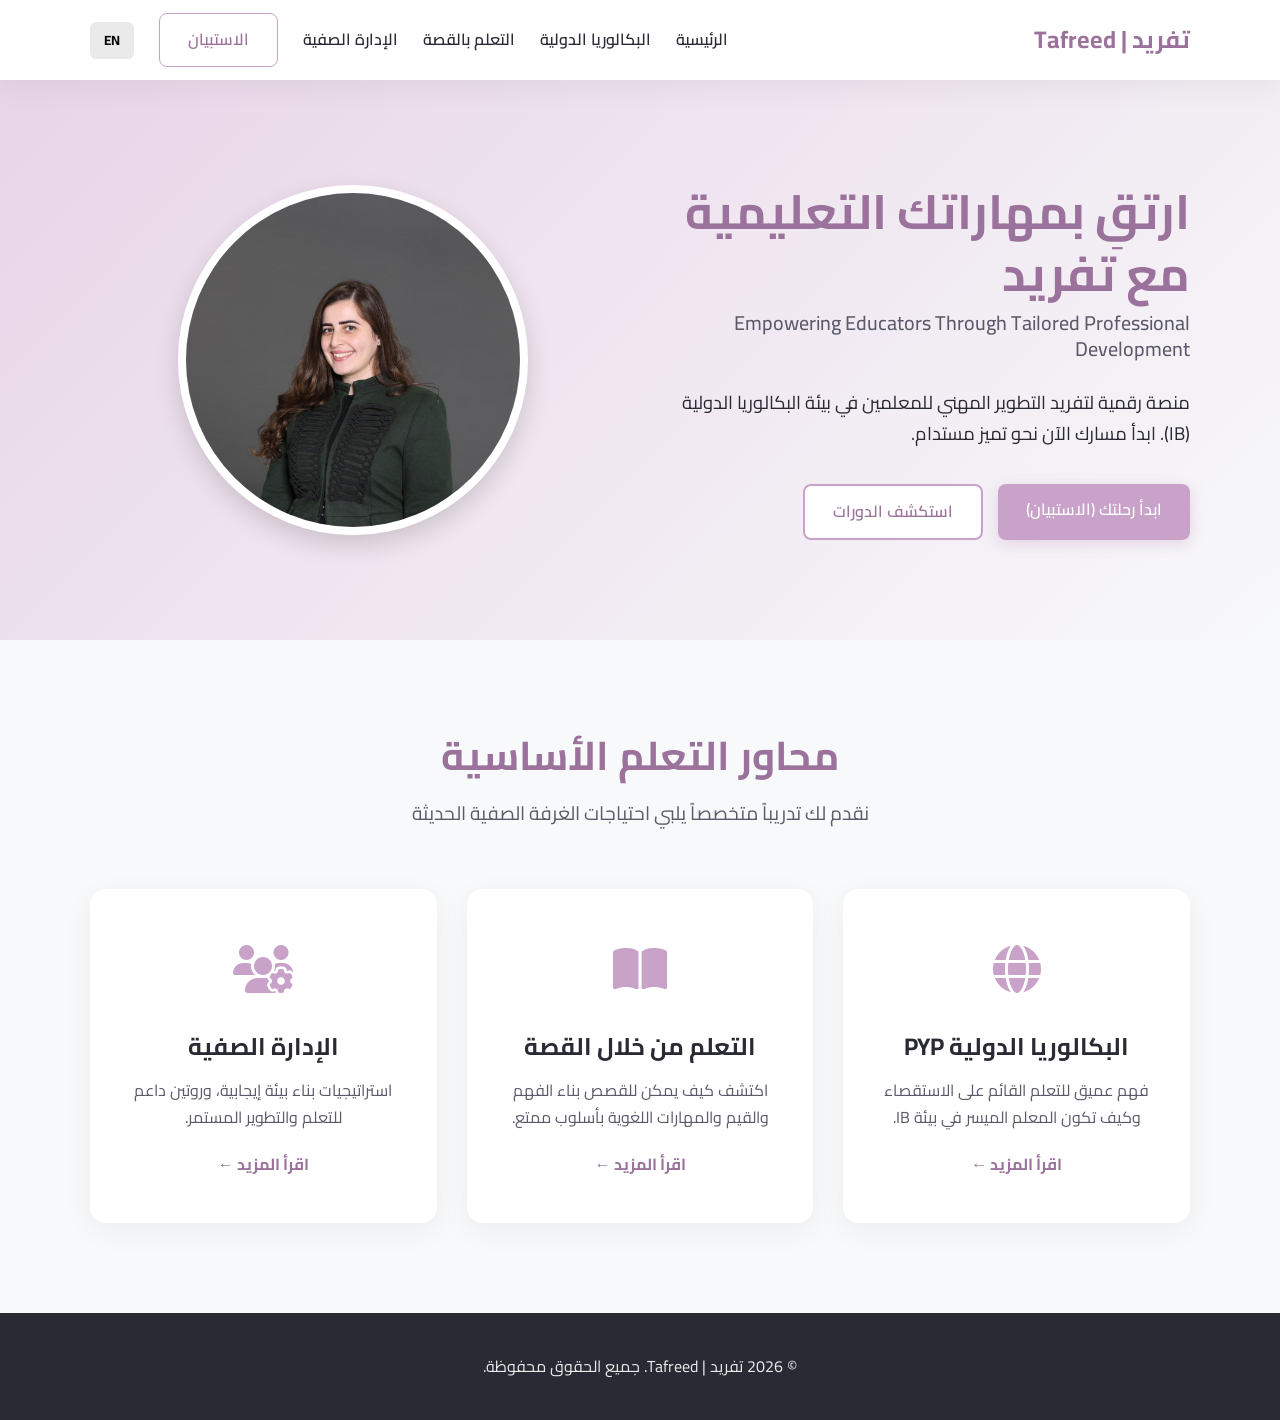
==== index.html @ c44dbc27 "First Commit: not fully worked website" ====
<!DOCTYPE html>
<html lang="ar" dir="rtl">
<head>
    <meta charset="UTF-8">
    <meta name="viewport" content="width=device-width, initial-scale=1.0">
    <title>تفريد | Tafreed - منصة التطوير المهني للمعلمين</title>
    <!-- Fonts -->
    <link rel="preconnect" href="https://fonts.googleapis.com">
    <link rel="preconnect" href="https://fonts.gstatic.com" crossorigin>
    <link href="https://fonts.googleapis.com/css2?family=Cairo:wght@400;600;700&family=Roboto:wght@400;500;700&display=swap" rel="stylesheet">
    <!-- Styles -->
    <link rel="stylesheet" href="style.css">
    <!-- Icons -->
    <link rel="stylesheet" href="https://cdnjs.cloudflare.com/ajax/libs/font-awesome/6.4.0/css/all.min.css">
</head>
<body>

    <!-- Navigation -->
    <nav class="navbar">
        <div class="container nav-container">
            <a href="#" class="logo" data-i18n="logo">تفريد | Tafreed</a>
            <ul class="nav-links">
                <li><a href="#" data-i18n="nav_home">الرئيسية</a></li>
                <li><a href="ib.html" data-i18n="nav_ib">البكالوريا الدولية</a></li>
                <li><a href="story.html" data-i18n="nav_story">التعلم بالقصة</a></li>
                <li><a href="classroom.html" data-i18n="nav_classroom">الإدارة الصفية</a></li>
                <li><a href="assessment.html" class="btn btn-outline" data-i18n="nav_test">الاستبيان</a></li>
                <li><button id="langSwitcher" class="lang-btn">EN</button></li>
            </ul>
            <div class="burger-menu">
                <i class="fas fa-bars"></i>
            </div>
        </div>
    </nav>

    <!-- Hero Section -->
    <header class="hero">
        <div class="container hero-container">
            <div class="hero-content">
                <h1 data-i18n="hero_title">ارتقِ بمهاراتك التعليمية مع تفريد</h1>
                <h2 data-i18n="hero_subtitle">Empowering Educators Through Tailored Professional Development</h2>
                <p data-i18n="hero_desc">منصة رقمية لتفريد التطوير المهني للمعلمين في بيئة البكالوريا الدولية (IB). ابدأ مسارك الآن نحو تميز مستدام.</p>
                <div class="hero-buttons">
                    <a href="#" class="btn btn-primary" data-i18n="cta_start">ابدأ رحلتك (الاستبيان)</a>
                    <a href="#" class="btn btn-secondary" data-i18n="cta_courses">استكشف الدورات</a>
                </div>
            </div>
            <div class="hero-image">
                <img src="R.jpeg" alt="Profile Picture" style="width: 100%; max-width: 350px; aspect-ratio: 1/1; border-radius: 50%; object-fit: cover; box-shadow: 0 10px 25px rgba(0,0,0,0.15); border: 8px solid #ffffff; margin: 0 auto; display: block;">
            </div>
        </div>
    </header>

    <!-- Features Section -->
    <section class="features section">
        <div class="container">
            <div class="section-header">
                <h2 data-i18n="features_title">محاور التعلم الأساسية</h2>
                <p data-i18n="features_desc">نقدم لك تدريباً متخصصاً يلبي احتياجات الغرفة الصفية الحديثة</p>
            </div>
            <div class="cards-grid">
                <!-- Card 1 -->
                <div class="card">
                    <div class="card-icon"><i class="fas fa-globe"></i></div>
                    <h3 data-i18n="card1_title">البكالوريا الدولية PYP</h3>
                    <p data-i18n="card1_desc">فهم عميق للتعلم القائم على الاستقصاء وكيف تكون المعلم الميسر في بيئة IB.</p>
                    <a href="ib.html" class="card-link" data-i18n="read_more">اقرأ المزيد &larr;</a>
                </div>
                <!-- Card 2 -->
                <div class="card">
                    <div class="card-icon"><i class="fas fa-book-open"></i></div>
                    <h3 data-i18n="card2_title">التعلم من خلال القصة</h3>
                    <p data-i18n="card2_desc">اكتشف كيف يمكن للقصص بناء الفهم والقيم والمهارات اللغوية بأسلوب ممتع.</p>
                    <a href="story.html" class="card-link" data-i18n="read_more">اقرأ المزيد &larr;</a>
                </div>
                <!-- Card 3 -->
                <div class="card">
                    <div class="card-icon"><i class="fas fa-users-cog"></i></div>
                    <h3 data-i18n="card3_title">الإدارة الصفية</h3>
                    <p data-i18n="card3_desc">استراتيجيات بناء بيئة إيجابية، وروتين داعم للتعلم والتطوير المستمر.</p>
                    <a href="classroom.html" class="card-link" data-i18n="read_more">اقرأ المزيد &larr;</a>
                </div>
            </div>
        </div>
    </section>

    <!-- Footer -->
    <footer class="footer">
        <div class="container footer-content">
            <p data-i18n="footer_copy">&copy; 2026 تفريد | Tafreed. جميع الحقوق محفوظة.</p>
        </div>
    </footer>

    <script src="script.js"></script>
</body>
</html>
---- style.css ----
/* CSS Variables */
:root {
    /* Colors */
    --color-primary: #C8A2C8; /* Muted Lavender */
    --color-primary-dark: #9B729B;
    --color-primary-light: #E8D5E8;
    --color-secondary: #5C9CE6; /* Soft blue for sections */
    --color-text: #2A2A35;
    --color-text-light: #5A5A6A;
    --color-bg: #F8F9FA;
    --color-white: #FFFFFF;
    --color-gray: #EAEAEA;

    /* Fonts */
    --font-arabic: 'Cairo', sans-serif;
    --font-english: 'Roboto', sans-serif;

    /* Layout */
    --transition: all 0.3s ease;
    --shadow: 0 8px 30px rgba(0, 0, 0, 0.05);
    --border-radius: 16px;
}

* {
    margin: 0;
    padding: 0;
    box-sizing: border-box;
}

body {
    font-family: var(--font-arabic);
    color: var(--color-text);
    background-color: var(--color-bg);
    line-height: 1.7;
}

body[dir="ltr"] {
    font-family: var(--font-english);
}

a {
    text-decoration: none;
    color: inherit;
}

ul {
    list-style: none;
}

.container {
    max-width: 1140px;
    margin: 0 auto;
    padding: 0 20px;
}

/* Typography */
h1, h2, h3 {
    line-height: 1.3;
    color: var(--color-primary-dark);
}

/* Buttons */
.btn {
    display: inline-block;
    padding: 12px 28px;
    border-radius: 8px;
    font-weight: 600;
    cursor: pointer;
    transition: var(--transition);
    border: none;
    font-family: inherit;
    font-size: 1rem;
}

.btn-primary {
    background-color: var(--color-primary);
    color: var(--color-white);
    box-shadow: 0 4px 15px rgba(200, 162, 200, 0.4);
}

.btn-primary:hover {
    background-color: var(--color-primary-dark);
    transform: translateY(-2px);
    box-shadow: 0 6px 20px rgba(155, 114, 155, 0.5);
}

.btn-secondary {
    background-color: var(--color-white);
    color: var(--color-primary-dark);
    border: 2px solid var(--color-primary);
}

.btn-secondary:hover {
    background-color: var(--color-primary-light);
}

.btn-outline {
    background: transparent;
    border: 1px solid var(--color-primary);
    color: var(--color-primary-dark) !important;
}

/* Navbar */
.navbar {
    background-color: rgba(255, 255, 255, 0.95);
    backdrop-filter: blur(10px);
    box-shadow: var(--shadow);
    position: sticky;
    top: 0;
    z-index: 1000;
}

.nav-container {
    display: flex;
    justify-content: space-between;
    align-items: center;
    height: 80px;
}

.logo {
    font-size: 1.5rem;
    font-weight: 700;
    color: var(--color-primary-dark);
}

.nav-links {
    display: flex;
    align-items: center;
    gap: 25px;
}

.nav-links a:not(.btn) {
    color: var(--color-text);
    font-weight: 600;
    transition: var(--transition);
}

.nav-links a:hover {
    color: var(--color-primary-dark);
}

.lang-btn {
    background: var(--color-gray);
    border: none;
    padding: 6px 14px;
    border-radius: 6px;
    cursor: pointer;
    font-weight: 700;
    transition: var(--transition);
    font-family: inherit;
}

.lang-btn:hover {
    background: var(--color-primary-light);
    color: var(--color-primary-dark);
}

.burger-menu {
    display: none;
    font-size: 1.5rem;
    cursor: pointer;
    color: var(--color-primary-dark);
}

/* Hero Section */
.hero {
    padding: 100px 0;
    background: linear-gradient(135deg, var(--color-primary-light) 0%, var(--color-bg) 100%);
    overflow: hidden;
}

.hero-container {
    display: flex;
    align-items: center;
    gap: 50px;
}

.hero-content {
    flex: 1;
}

.hero-content h1 {
    font-size: 3rem;
    margin-bottom: 5px;
}

.hero-content h2 {
    font-size: 1.25rem;
    font-weight: 500;
    color: var(--color-text-light);
    margin-bottom: 25px;
}

.hero-content p {
    font-size: 1.15rem;
    margin-bottom: 35px;
    color: var(--color-text);
}

.hero-buttons {
    display: flex;
    gap: 15px;
}

.hero-image {
    flex: 1;
    display: flex;
    justify-content: center;
}

.image-placeholder {
    width: 100%;
    max-width: 450px;
    aspect-ratio: 1;
    background-color: var(--color-white);
    border-radius: 50%;
    display: flex;
    align-items: center;
    justify-content: center;
    font-size: 10rem;
    color: var(--color-primary);
    box-shadow: 0 20px 40px rgba(200, 162, 200, 0.2);
}

/* Sections */
.section {
    padding: 90px 0;
}

.section-header {
    text-align: center;
    margin-bottom: 60px;
}

.section-header h2 {
    font-size: 2.5rem;
    margin-bottom: 15px;
}

.section-header p {
    color: var(--color-text-light);
    font-size: 1.2rem;
}

/* Cards Grid */
.cards-grid {
    display: grid;
    grid-template-columns: repeat(auto-fit, minmax(300px, 1fr));
    gap: 30px;
}

.card {
    background: var(--color-white);
    padding: 40px 30px;
    border-radius: var(--border-radius);
    text-align: center;
    box-shadow: var(--shadow);
    transition: var(--transition);
    border-bottom: 4px solid transparent;
}

.card:hover {
    transform: translateY(-10px);
    border-bottom-color: var(--color-primary);
    box-shadow: 0 15px 35px rgba(0,0,0,0.08);
}

.card-icon {
    font-size: 3rem;
    color: var(--color-primary);
    margin-bottom: 20px;
}

.card h3 {
    font-size: 1.5rem;
    margin-bottom: 15px;
    color: var(--color-text);
}

.card p {
    color: var(--color-text-light);
    margin-bottom: 20px;
}

.card-link {
    color: var(--color-primary-dark);
    font-weight: 700;
}

/* Footer */
.footer {
    background-color: var(--color-text);
    color: var(--color-gray);
    padding: 40px 0;
    text-align: center;
}

/* Responsive */
@media (max-width: 992px) {
    .nav-links {
        display: none;
        position: absolute;
        top: 80px;
        left: 0;
        right: 0;
        background: var(--color-white);
        flex-direction: column;
        padding: 30px;
        box-shadow: 0 10px 20px rgba(0,0,0,0.1);
    }
    
    .nav-links.active {
        display: flex;
    }

    .burger-menu {
        display: block;
    }

    .hero-container {
        flex-direction: column;
        text-align: center;
    }

    .hero-buttons {
        justify-content: center;
    }
}
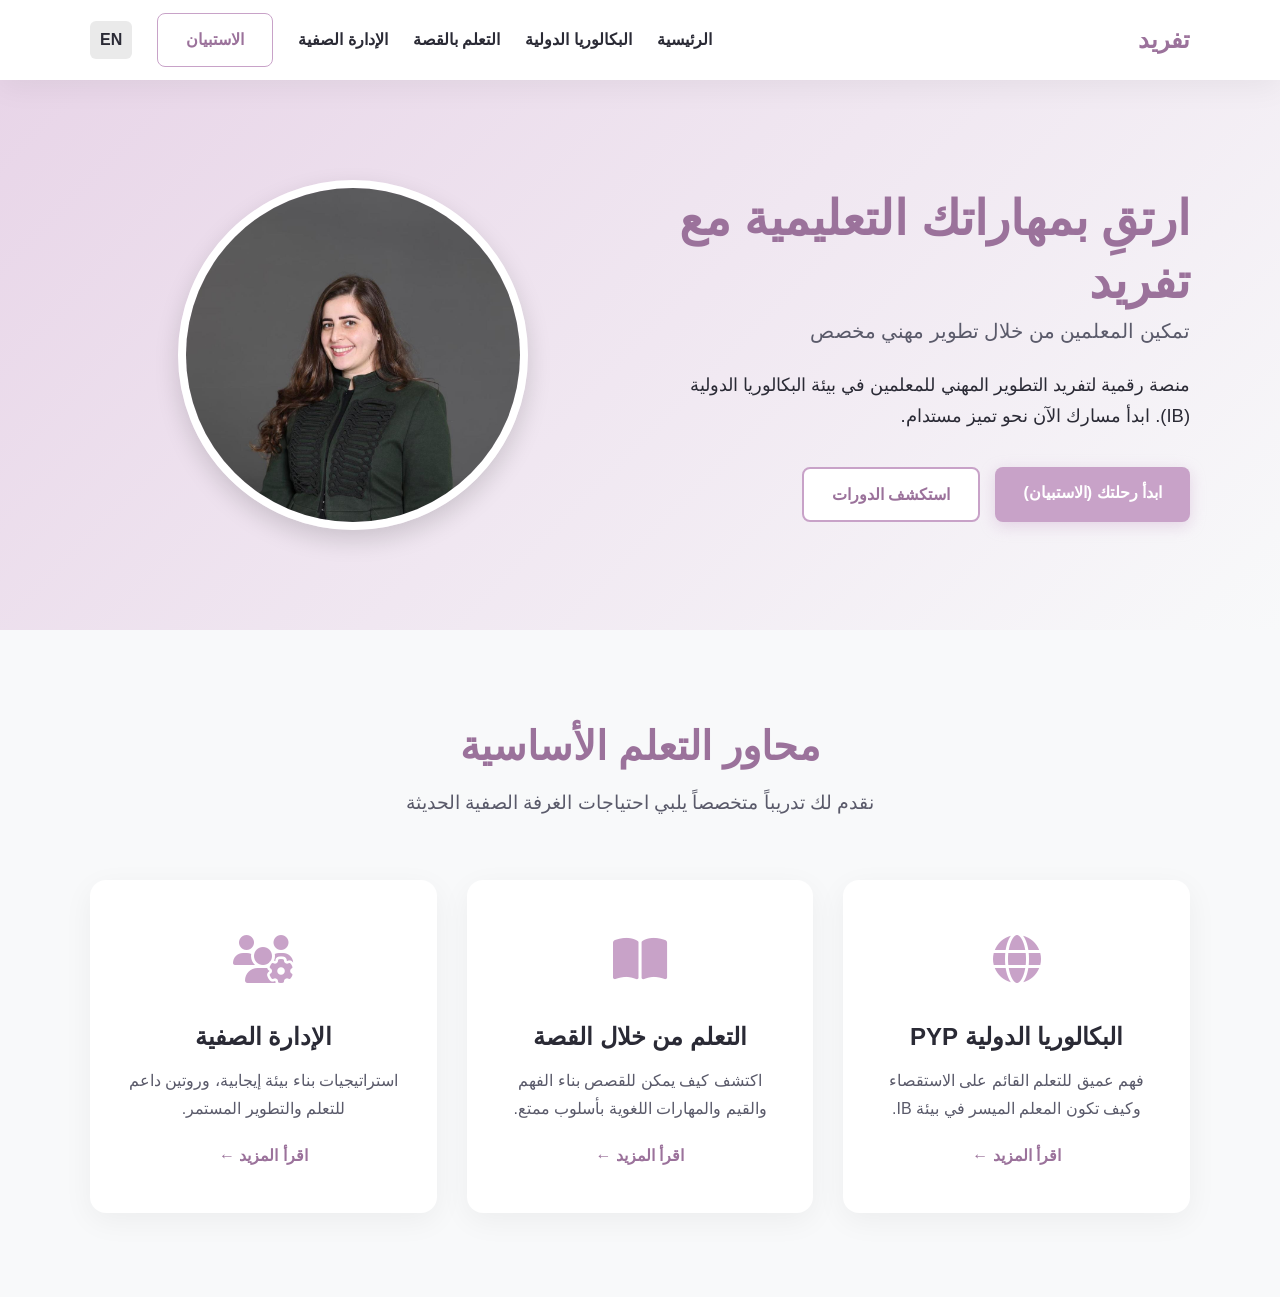
==== commit 04477f2c: "Last Upload: the stable version of tafreed project" ====
--- a/index.html
+++ b/index.html
@@ -2,95 +2,11 @@
 <html lang="ar" dir="rtl">
 <head>
     <meta charset="UTF-8">
-    <meta name="viewport" content="width=device-width, initial-scale=1.0">
-    <title>تفريد | Tafreed - منصة التطوير المهني للمعلمين</title>
-    <!-- Fonts -->
-    <link rel="preconnect" href="https://fonts.googleapis.com">
-    <link rel="preconnect" href="https://fonts.gstatic.com" crossorigin>
-    <link href="https://fonts.googleapis.com/css2?family=Cairo:wght@400;600;700&family=Roboto:wght@400;500;700&display=swap" rel="stylesheet">
-    <!-- Styles -->
-    <link rel="stylesheet" href="style.css">
-    <!-- Icons -->
-    <link rel="stylesheet" href="https://cdnjs.cloudflare.com/ajax/libs/font-awesome/6.4.0/css/all.min.css">
+    <meta http-equiv="refresh" content="0; url=index-ar.html">
+    <title>جاري التحويل... | Redirecting...</title>
 </head>
 <body>
-
-    <!-- Navigation -->
-    <nav class="navbar">
-        <div class="container nav-container">
-            <a href="#" class="logo" data-i18n="logo">تفريد | Tafreed</a>
-            <ul class="nav-links">
-                <li><a href="#" data-i18n="nav_home">الرئيسية</a></li>
-                <li><a href="ib.html" data-i18n="nav_ib">البكالوريا الدولية</a></li>
-                <li><a href="story.html" data-i18n="nav_story">التعلم بالقصة</a></li>
-                <li><a href="classroom.html" data-i18n="nav_classroom">الإدارة الصفية</a></li>
-                <li><a href="assessment.html" class="btn btn-outline" data-i18n="nav_test">الاستبيان</a></li>
-                <li><button id="langSwitcher" class="lang-btn">EN</button></li>
-            </ul>
-            <div class="burger-menu">
-                <i class="fas fa-bars"></i>
-            </div>
-        </div>
-    </nav>
-
-    <!-- Hero Section -->
-    <header class="hero">
-        <div class="container hero-container">
-            <div class="hero-content">
-                <h1 data-i18n="hero_title">ارتقِ بمهاراتك التعليمية مع تفريد</h1>
-                <h2 data-i18n="hero_subtitle">Empowering Educators Through Tailored Professional Development</h2>
-                <p data-i18n="hero_desc">منصة رقمية لتفريد التطوير المهني للمعلمين في بيئة البكالوريا الدولية (IB). ابدأ مسارك الآن نحو تميز مستدام.</p>
-                <div class="hero-buttons">
-                    <a href="#" class="btn btn-primary" data-i18n="cta_start">ابدأ رحلتك (الاستبيان)</a>
-                    <a href="#" class="btn btn-secondary" data-i18n="cta_courses">استكشف الدورات</a>
-                </div>
-            </div>
-            <div class="hero-image">
-                <img src="R.jpeg" alt="Profile Picture" style="width: 100%; max-width: 350px; aspect-ratio: 1/1; border-radius: 50%; object-fit: cover; box-shadow: 0 10px 25px rgba(0,0,0,0.15); border: 8px solid #ffffff; margin: 0 auto; display: block;">
-            </div>
-        </div>
-    </header>
-
-    <!-- Features Section -->
-    <section class="features section">
-        <div class="container">
-            <div class="section-header">
-                <h2 data-i18n="features_title">محاور التعلم الأساسية</h2>
-                <p data-i18n="features_desc">نقدم لك تدريباً متخصصاً يلبي احتياجات الغرفة الصفية الحديثة</p>
-            </div>
-            <div class="cards-grid">
-                <!-- Card 1 -->
-                <div class="card">
-                    <div class="card-icon"><i class="fas fa-globe"></i></div>
-                    <h3 data-i18n="card1_title">البكالوريا الدولية PYP</h3>
-                    <p data-i18n="card1_desc">فهم عميق للتعلم القائم على الاستقصاء وكيف تكون المعلم الميسر في بيئة IB.</p>
-                    <a href="ib.html" class="card-link" data-i18n="read_more">اقرأ المزيد &larr;</a>
-                </div>
-                <!-- Card 2 -->
-                <div class="card">
-                    <div class="card-icon"><i class="fas fa-book-open"></i></div>
-                    <h3 data-i18n="card2_title">التعلم من خلال القصة</h3>
-                    <p data-i18n="card2_desc">اكتشف كيف يمكن للقصص بناء الفهم والقيم والمهارات اللغوية بأسلوب ممتع.</p>
-                    <a href="story.html" class="card-link" data-i18n="read_more">اقرأ المزيد &larr;</a>
-                </div>
-                <!-- Card 3 -->
-                <div class="card">
-                    <div class="card-icon"><i class="fas fa-users-cog"></i></div>
-                    <h3 data-i18n="card3_title">الإدارة الصفية</h3>
-                    <p data-i18n="card3_desc">استراتيجيات بناء بيئة إيجابية، وروتين داعم للتعلم والتطوير المستمر.</p>
-                    <a href="classroom.html" class="card-link" data-i18n="read_more">اقرأ المزيد &larr;</a>
-                </div>
-            </div>
-        </div>
-    </section>
-
-    <!-- Footer -->
-    <footer class="footer">
-        <div class="container footer-content">
-            <p data-i18n="footer_copy">&copy; 2026 تفريد | Tafreed. جميع الحقوق محفوظة.</p>
-        </div>
-    </footer>
-
-    <script src="script.js"></script>
+    <p>إذا لم يتم تحويلك تلقائياً، اضغط <a href="index-ar.html">هنا</a>.</p>
+    <p>If you are not redirected automatically, click <a href="index-en.html">here</a>.</p>
 </body>
 </html>
